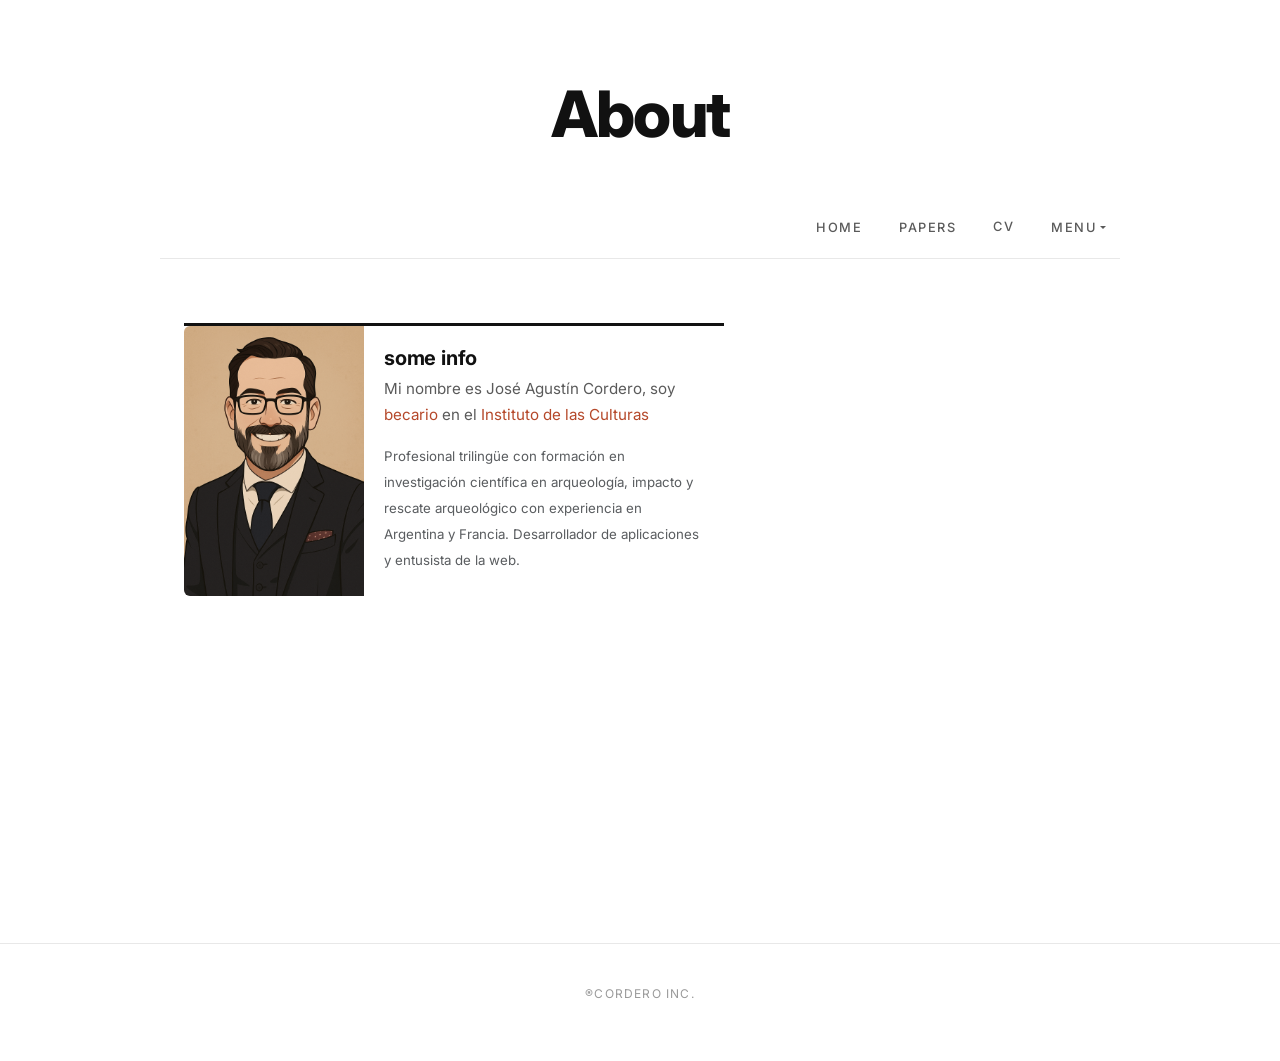
==== pages/about.html @ 4dad3c42 "primer commit" ====
<!DOCTYPE html>
<html lang="en">
  <head>
    <meta charset="UTF-8" />
    <meta name="viewport" content="width=device-width, initial-scale=1.0" />
      <link href="https://cdn.jsdelivr.net/npm/bootstrap@5.3.8/dist/css/bootstrap.min.css" rel="stylesheet" integrity="sha384-sRIl4kxILFvY47J16cr9ZwB07vP4J8+LH7qKQnuqkuIAvNWLzeN8tE5YBujZqJLB" crossorigin="anonymous">
  <link rel="stylesheet" href="../CSS/style.css" />
  <title>Home | Jose Agustin Cordero</title>
  </head>

  <!-- Body -->
  <body>
  <!-- Header -->
    <header>
      <h1>About</h1>
    </header>

  <!-- Nav -->
  <!-- Barra del navegador -->
  <nav>
    <ul class="nav nav-pills justify-content-end">
      <li class="nav-item">
        <a class="nav-link" href="../index.html">Home</a>
      </li>
      <li class="nav-item">
        <a class="nav-link" href="./papers.html">Papers</a>
      </li>
      <li class="nav-item">
        <a class="nav-link btn btn-outline-primary" href="https://drive.google.com/file/d/1sIW53j2r9muVRuML5djQQc8bhkGgwG4b/view?usp=sharing" target="_blank" rel="noopener noreferrer">CV</a>
      </li>
      <li class="nav-item dropdown">
        <a class="nav-link dropdown-toggle" data-bs-toggle="dropdown" href="#" role="button"
          aria-expanded="false">Menu</a>
        <ul class="dropdown-menu">
          <li><a class="dropdown-item" href="./about.html">about</a></li>
          <li><a class="dropdown-item" href="./news.html">news</a></li>
          <li><a class="dropdown-item" href="./events.html">eventos</a></li>
          <li>
            <hr class="dropdown-divider" />
          </li>
          <li><a class="dropdown-item" href="https://www.conicet.gov.ar/">Intitucionales</a></li>
        </ul>
      </li>
    </ul>
  </nav>
    
<!-- Main -->
<main>

<div class="card mb-3" style="max-width: 540px;">
  <div class="row g-0">
    <div class="col-md-4">
      <img src="../img/ChatGPT Image 15 abr 2025, 15_00_41.png" class="img-fluid rounded-start" alt="...">
    </div>
    <div class="col-md-8">
      <div class="card-body">
        <h5 class="card-title">some info</h5>
        <p class="card-text">Mi nombre es José Agustín Cordero, soy <a href="https://idecu.conicet.gov.ar/cordero-agustin/">becario</a> en el <a href="https://idecu.conicet.gov.ar/">Instituto de las Culturas</p>
        <p class="card-text"><small class="text-body-secondary">Profesional trilingüe con formación en investigación científica en arqueología, impacto y rescate arqueológico con experiencia en Argentina y Francia. Desarrollador de aplicaciones y entusista de la web.</small></p>
      </div>
    </div>
  </div>
</div>    
  
</main>



<!-- Footer -->
    <footer>
    <a href="https://www.researchgate.net/profile/Jose-Cordero-7"><p>®️Cordero Inc.</p></a>
  </footer>

<!-- Bootstrap -->
    <script src="https://cdn.jsdelivr.net/npm/bootstrap@5.3.8/dist/js/bootstrap.bundle.min.js" integrity="sha384-FKyoEForCGlyvwx9Hj09JcYn3nv7wiPVlz7YYwJrWVcXK/BmnVDxM+D2scQbITxI" crossorigin="anonymous"></script>
  </body>
</html>
---- CSS/style.css ----
/* ============================================
   Tipografía
   Inspirado en la estética editorial/minimalista
   de celiacintas.io: mucho aire, tipografía grande,
   paleta casi monocromática con un solo acento.
   ============================================ */
@import url('https://fonts.googleapis.com/css2?family=Inter:wght@300;400;500;600;700;800&display=swap');

:root {
    --color-text: #111111;
    --color-text-soft: #5a5a5a;
    --color-muted: #9a9a9a;
    --color-bg: #ffffff;
    --color-line: #e8e8e8;
    --color-accent: #b5482a; /* terracota, un solo color de acento */
    --max-width: 960px;
}

* {
    margin: 0;
    padding: 0;
    box-sizing: border-box;
}

body {
    font-family: 'Inter', -apple-system, BlinkMacSystemFont, "Segoe UI", Roboto, Helvetica, Arial, sans-serif;
    color: var(--color-text);
    background-color: var(--color-bg);
    line-height: 1.7;
    -webkit-font-smoothing: antialiased;
}

/* ============================================
   Header / Hero
   ============================================ */
header {
    padding: 5rem 1.5rem 2rem;
    text-align: center;
    background-color: transparent;
}

header h1 {
    font-weight: 800;
    color: var(--color-text);
    font-size: clamp(2.5rem, 6vw, 4rem);
    letter-spacing: -0.03em;
    line-height: 1.05;
    margin-bottom: 0.75rem;
}

header h2 {
    font-weight: 400;
    color: var(--color-accent);
    font-size: 0.95rem;
    letter-spacing: 0.25em;
    text-transform: uppercase;
}

/* ============================================
   Nav
   ============================================ */
nav {
    margin: 1rem auto 4rem;
    max-width: var(--max-width);
    border-bottom: 1px solid var(--color-line);
    padding-bottom: 0.5rem;
}

.nav-pills {
    gap: 0.5rem;
}

.nav-pills .nav-link {
    color: var(--color-text-soft);
    border-radius: 0;
    font-weight: 500;
    font-size: 0.8rem;
    letter-spacing: 0.12em;
    text-transform: uppercase;
    padding: 0.6rem 0.9rem;
    transition: color 0.2s ease, border-color 0.2s ease;
    border-bottom: 2px solid transparent;
}

/* Estado activo del menú */
.nav-pills .nav-link.active,
.nav-pills .show > .nav-link {
    background-color: transparent;
    color: var(--color-text);
    border-bottom: 2px solid var(--color-accent);
}

/* Hover del menú */
.nav-pills .nav-link:hover:not(.active) {
    background-color: transparent;
    color: var(--color-text);
    border-bottom: 2px solid var(--color-line);
}

.dropdown-menu {
    border: 1px solid var(--color-line);
    border-radius: 0;
    box-shadow: 0 8px 24px rgba(0, 0, 0, 0.06);
}

.dropdown-item {
    font-size: 0.85rem;
    letter-spacing: 0.05em;
    text-transform: uppercase;
    padding: 0.5rem 1.2rem;
}

.dropdown-item:hover,
.dropdown-item:focus {
    background-color: transparent;
    color: var(--color-accent);
}

/* ============================================
   Main
   ============================================ */
main {
    max-width: var(--max-width);
    margin: 0 auto;
    padding: 0 1.5rem 4rem;
    min-height: 60vh;
}

/* Grid para la sección de Papers */
.grid {
    display: grid;
    grid-template-columns: repeat(auto-fill, minmax(280px, 1fr));
    gap: 2rem;
}

/* ============================================
   Cards (versión editorial, sin sombras pesadas)
   ============================================ */
.card {
    border: none;
    border-top: 3px solid var(--color-text);
    border-radius: 0;
    box-shadow: none;
    transition: transform 0.25s ease, border-color 0.25s ease;
    background-color: var(--color-bg);
    height: 100%;
}

.card:hover {
    transform: translateY(-4px);
    border-top-color: var(--color-accent);
}

.card-header {
    background-color: transparent;
    border-bottom: 1px solid var(--color-line);
    font-weight: 600;
    font-size: 0.78rem;
    letter-spacing: 0.1em;
    text-transform: uppercase;
    color: var(--color-text-soft);
    padding: 1rem 1.25rem 0.75rem;
}

.card-body {
    padding: 1.25rem;
}

.card-title {
    font-weight: 700;
    color: var(--color-text);
    letter-spacing: -0.01em;
    margin-bottom: 0.35rem;
}

.card-title.h6,
h6.card-title {
    font-weight: 400;
    color: var(--color-muted);
    font-size: 0.85rem;
    text-transform: uppercase;
    letter-spacing: 0.08em;
    margin-bottom: 0.75rem;
}

.card-text {
    color: var(--color-text-soft);
    font-size: 0.95rem;
}

/* ============================================
   Botones
   ============================================ */
.btn-primary {
    background-color: transparent;
    border: 1px solid var(--color-text);
    color: var(--color-text);
    border-radius: 0;
    padding: 0.55rem 1.4rem;
    font-weight: 500;
    font-size: 0.8rem;
    letter-spacing: 0.1em;
    text-transform: uppercase;
    transition: all 0.2s ease;
}

.btn-primary:hover,
.btn-primary:focus,
.btn-primary:active {
    background-color: var(--color-accent) !important;
    border-color: var(--color-accent) !important;
    color: #ffffff !important;
}

/* ============================================
   Enlaces generales
   ============================================ */
a {
    color: var(--color-accent);
    text-decoration: none;
}

a:hover {
    text-decoration: underline;
}

/* ============================================
   Footer
   ============================================ */
footer {
    text-align: center;
    padding: 2.5rem 1.5rem;
    margin-top: 5rem;
    border-top: 1px solid var(--color-line);
}

footer p {
    color: var(--color-muted);
    font-size: 0.75rem;
    letter-spacing: 0.1em;
    text-transform: uppercase;
}

footer a {
    color: var(--color-muted);
    text-decoration: none;
    transition: color 0.2s ease;
}

footer a:hover {
    color: var(--color-accent);
    text-decoration: none;
}

/* ============================================
   Imágenes / Avatar
   ============================================ */
.card img.card-img-top,
.img-fluid {
    filter: grayscale(15%);
}

/* ============================================
   Responsividad
   ============================================ */
@media (min-width: 600px) {
    .card {
        margin-bottom: 0;
    }
}

@media (max-width: 599px) {
    header {
        padding: 3rem 1rem 1.5rem;
    }

    nav {
        margin-bottom: 2.5rem;
    }
}
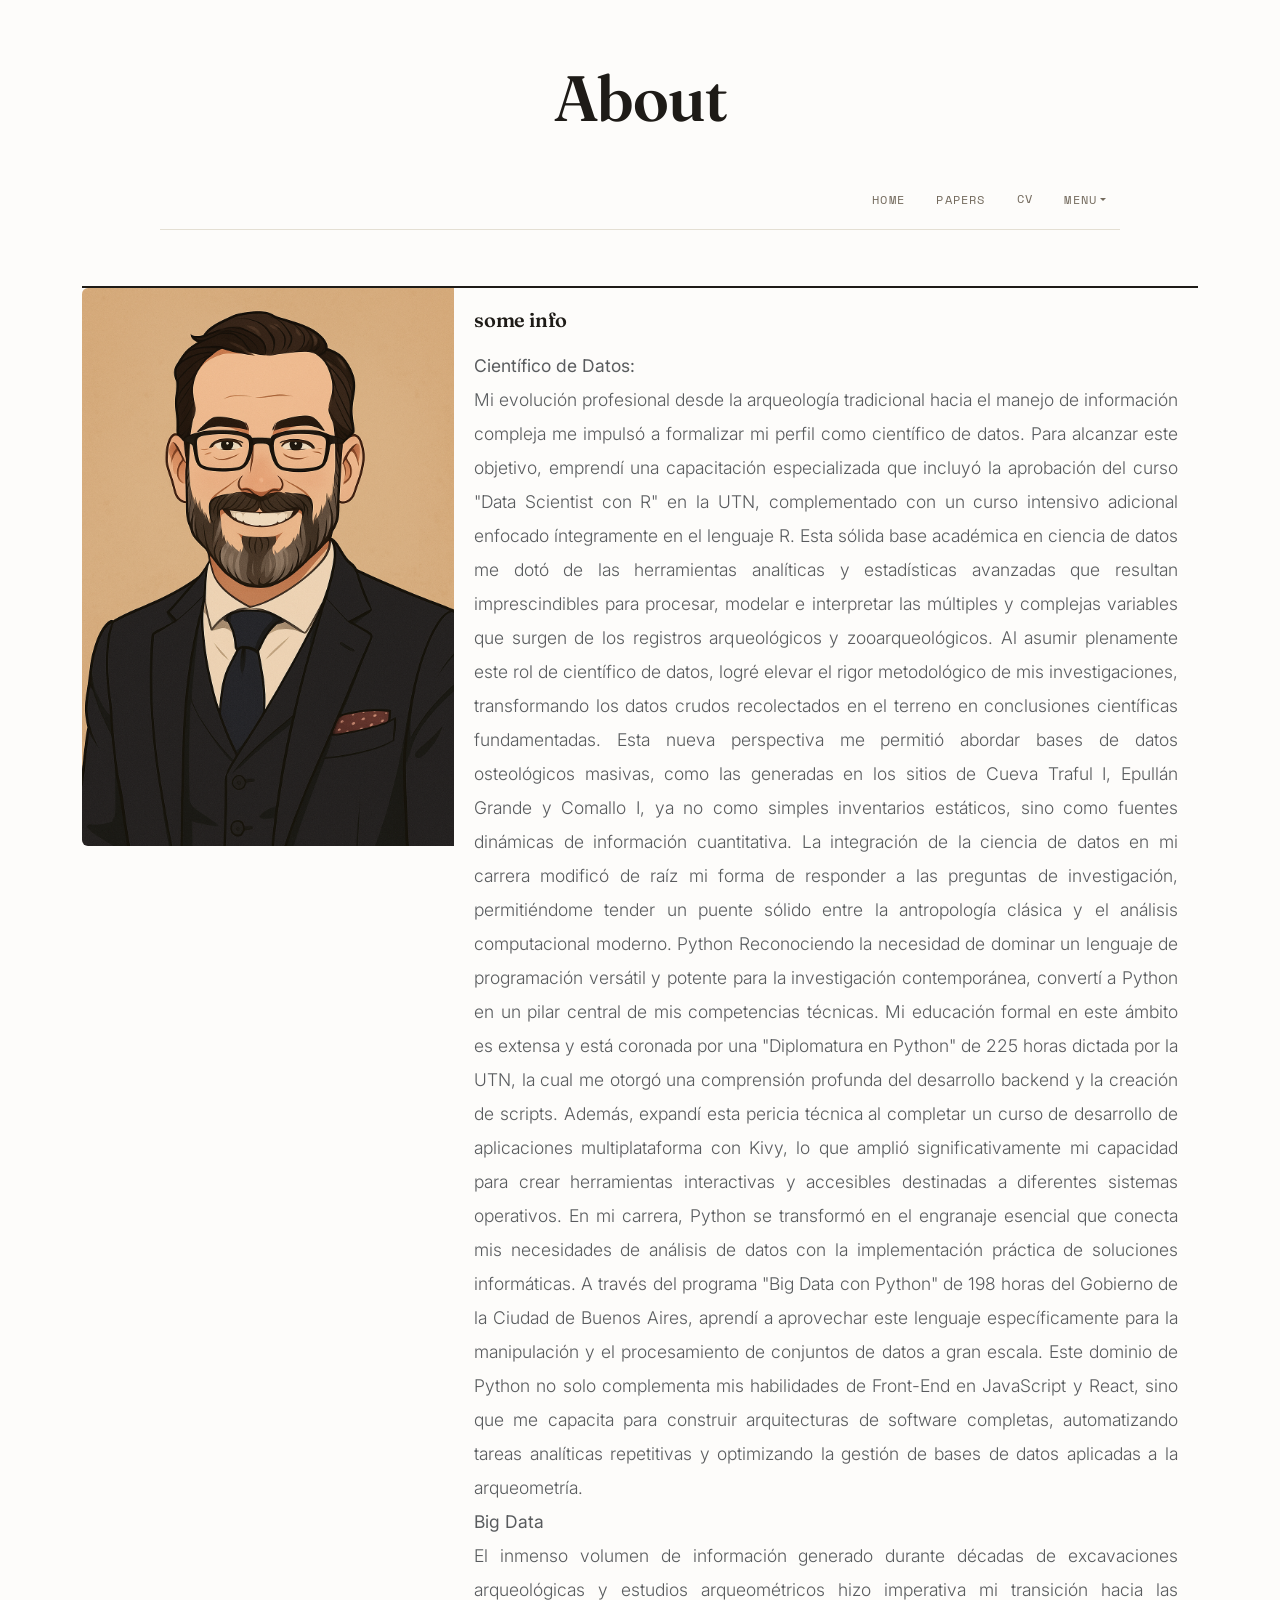
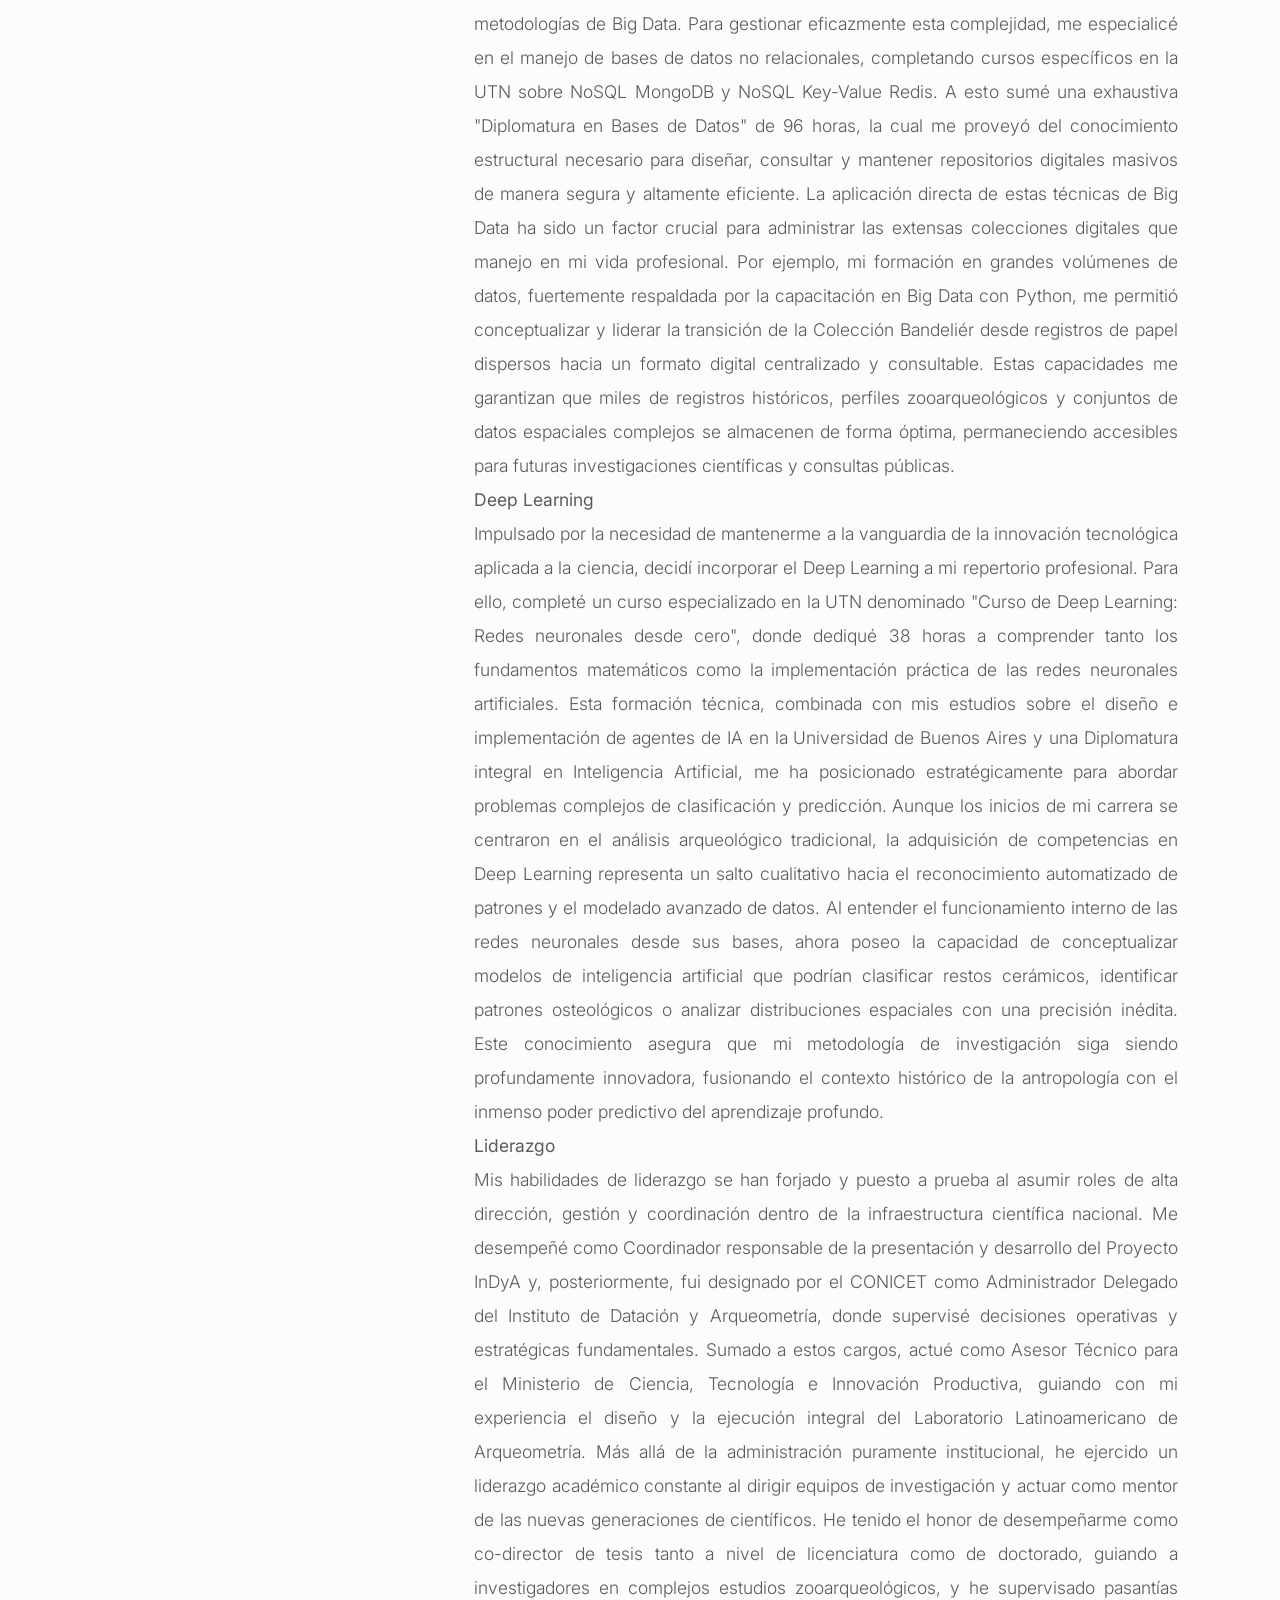
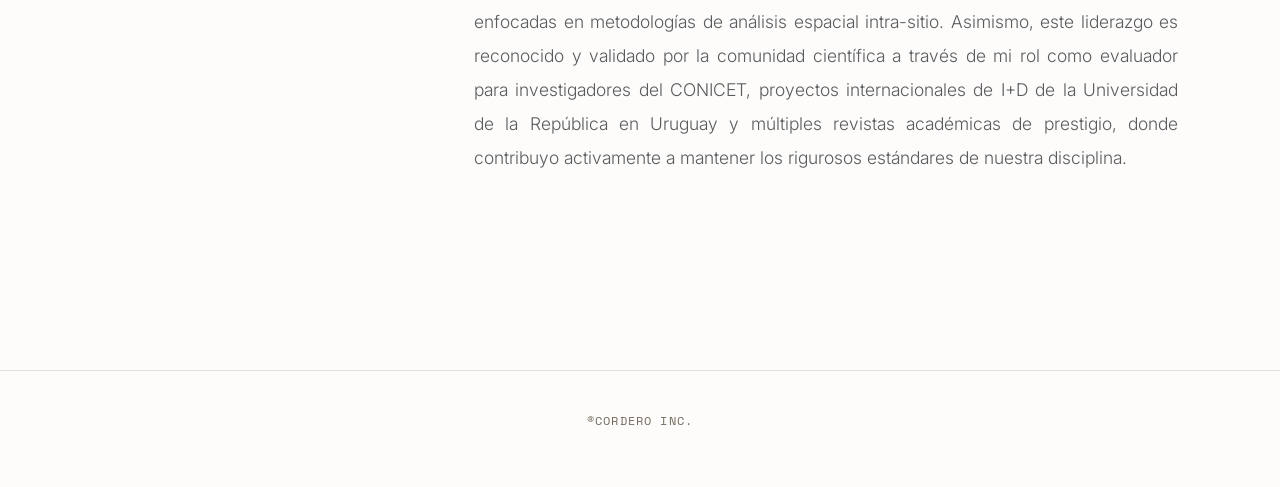
==== commit 38716820: "Final" ====
--- a/pages/about.html
+++ b/pages/about.html
@@ -45,22 +45,63 @@
   </nav>
     
 <!-- Main -->
-<main>
+<!-- Main -->
+<main class="container my-5"> <!-- Container centra y da márgenes, my-5 da margen vertical -->
 
-<div class="card mb-3" style="max-width: 540px;">
-  <div class="row g-0">
-    <div class="col-md-4">
-      <img src="../img/ChatGPT Image 15 abr 2025, 15_00_41.png" class="img-fluid rounded-start" alt="...">
-    </div>
-    <div class="col-md-8">
-      <div class="card-body">
-        <h5 class="card-title">some info</h5>
-        <p class="card-text">Mi nombre es José Agustín Cordero, soy <a href="https://idecu.conicet.gov.ar/cordero-agustin/">becario</a> en el <a href="https://idecu.conicet.gov.ar/">Instituto de las Culturas</p>
-        <p class="card-text"><small class="text-body-secondary">Profesional trilingüe con formación en investigación científica en arqueología, impacto y rescate arqueológico con experiencia en Argentina y Francia. Desarrollador de aplicaciones y entusista de la web.</small></p>
+  <div class="card mb-3 w-100"> <!-- Se eliminó max-width: 540px -->
+    <div class="row g-0">
+      <div class="col-md-4">
+        <img src="../img/ChatGPT Image 15 abr 2025, 15_00_41.png" class="img-fluid rounded-start" alt="...">
+      </div>
+      <div class="col-md-8">
+        <div class="card-body">
+          <h5 class="card-title">some info</h5>
+          <p class="card-text"><small class="text-body-secondary">
+          <p class="lead text-justify"><b>Científico de Datos:</b>
+              <br>Mi evolución profesional desde la arqueología tradicional hacia el manejo de información compleja me impulsó a formalizar mi perfil como científico de datos. Para alcanzar este objetivo, 
+              emprendí una capacitación especializada que incluyó la aprobación del curso "Data Scientist con R" en la UTN, complementado con un curso intensivo adicional enfocado íntegramente en el lenguaje R. 
+              Esta sólida base académica en ciencia de datos me dotó de las herramientas analíticas y estadísticas avanzadas que resultan imprescindibles para procesar, modelar e interpretar las múltiples y complejas variables que surgen de los registros arqueológicos y zooarqueológicos.  Al asumir plenamente este rol de científico de datos, logré elevar el rigor metodológico de mis investigaciones, transformando los datos crudos recolectados en el terreno en conclusiones científicas fundamentadas. Esta nueva perspectiva me permitió abordar bases de datos osteológicos masivas, como las generadas en los sitios de Cueva Traful I, Epullán Grande y Comallo I, ya no como simples inventarios estáticos, sino como fuentes dinámicas de información cuantitativa. La integración de la ciencia de datos en mi carrera modificó de raíz mi forma de responder a las preguntas de investigación, permitiéndome tender un puente sólido entre la antropología clásica y el análisis computacional moderno.  Python
+              Reconociendo la necesidad de dominar un lenguaje de programación versátil y potente para la investigación contemporánea, convertí a Python en un pilar central de mis competencias técnicas. 
+              Mi educación formal en este ámbito es extensa y está coronada por una "Diplomatura en Python" de 225 horas dictada por la UTN, la cual me otorgó una comprensión profunda del desarrollo backend y 
+              la creación de scripts. Además, expandí esta pericia técnica al completar un curso de desarrollo de aplicaciones multiplataforma con Kivy, lo que amplió significativamente mi capacidad para crear 
+              herramientas interactivas y accesibles destinadas a diferentes sistemas operativos.  En mi carrera, Python se transformó en el engranaje esencial que conecta mis necesidades de análisis de datos 
+              con la implementación práctica de soluciones informáticas. A través del programa "Big Data con Python" de 198 horas del Gobierno de la Ciudad de Buenos Aires, aprendí a aprovechar este lenguaje 
+              específicamente para la manipulación y el procesamiento de conjuntos de datos a gran escala. Este dominio de Python no solo complementa mis habilidades de Front-End en JavaScript y React, 
+              sino que me capacita para construir arquitecturas de software completas, automatizando tareas analíticas repetitivas y optimizando la gestión de bases de datos aplicadas a la arqueometría.  
+              <br><b>Big Data</b>
+              <br>El inmenso volumen de información generado durante décadas de excavaciones arqueológicas y estudios arqueométricos hizo imperativa mi transición hacia las metodologías de Big Data. 
+              Para gestionar 
+              eficazmente esta complejidad, me especialicé en el manejo de bases de datos no relacionales, completando cursos específicos en la UTN sobre NoSQL MongoDB y NoSQL Key-Value Redis. 
+              A esto sumé una exhaustiva "Diplomatura en Bases de Datos" de 96 horas, la cual me proveyó del conocimiento estructural necesario para diseñar, consultar y mantener repositorios digitales 
+              masivos de manera segura y altamente eficiente.  La aplicación directa de estas técnicas de Big Data ha sido un factor crucial para administrar las extensas colecciones digitales que 
+              manejo en mi vida profesional. Por ejemplo, mi formación en grandes volúmenes de datos, fuertemente respaldada por la capacitación en Big Data con Python, me permitió conceptualizar y 
+              liderar la transición de la Colección Bandeliér desde registros de papel dispersos hacia un formato digital centralizado y consultable. Estas capacidades me garantizan que miles de registros 
+              históricos, perfiles zooarqueológicos y conjuntos de datos espaciales complejos se almacenen de forma óptima, permaneciendo accesibles para futuras investigaciones científicas y consultas públicas.  
+              <br><b>Deep Learning</b>
+              <br>Impulsado por la necesidad de mantenerme a la vanguardia de la innovación tecnológica aplicada a la ciencia, decidí incorporar el Deep Learning a mi repertorio profesional. 
+              Para ello, completé un curso especializado en la UTN denominado "Curso de Deep Learning: Redes neuronales desde cero", donde dediqué 38 horas a comprender tanto los fundamentos 
+              matemáticos como la implementación práctica de las redes neuronales artificiales. Esta formación técnica, combinada con mis estudios sobre el diseño e implementación de agentes de IA en la 
+              Universidad de Buenos Aires y una Diplomatura integral en Inteligencia Artificial, me ha posicionado estratégicamente para abordar problemas complejos de clasificación y predicción.  
+              Aunque los inicios de mi carrera se centraron en el análisis arqueológico tradicional, la adquisición de competencias en Deep Learning representa un salto cualitativo hacia el 
+              reconocimiento automatizado de patrones y el modelado avanzado de datos. Al entender el funcionamiento interno de las redes neuronales desde sus bases, ahora poseo la capacidad de 
+              conceptualizar modelos de inteligencia artificial que podrían clasificar restos cerámicos, identificar patrones osteológicos o analizar distribuciones espaciales con una precisión inédita. 
+              Este conocimiento asegura que mi metodología de investigación siga siendo profundamente innovadora, fusionando el contexto histórico de la antropología con el inmenso poder predictivo del 
+              aprendizaje profundo.  
+              <br><b>Liderazgo</b>
+              <br>Mis habilidades de liderazgo se han forjado y puesto a prueba al asumir roles de alta dirección, gestión y coordinación dentro de la infraestructura científica nacional. 
+              Me desempeñé como Coordinador responsable de la presentación y desarrollo del Proyecto InDyA y, posteriormente, fui designado por el CONICET como Administrador Delegado del 
+              Instituto de Datación y Arqueometría, donde supervisé decisiones operativas y estratégicas fundamentales. Sumado a estos cargos, actué como Asesor Técnico para el Ministerio de Ciencia, 
+              Tecnología e Innovación Productiva, guiando con mi experiencia el diseño y la ejecución integral del Laboratorio Latinoamericano de Arqueometría.  Más allá de la administración puramente 
+              institucional, he ejercido un liderazgo académico constante al dirigir equipos de investigación y actuar como mentor de las nuevas generaciones de científicos. He tenido el honor de desempeñarme 
+              como co-director de tesis tanto a nivel de licenciatura como de doctorado, guiando a investigadores en complejos estudios zooarqueológicos, y he supervisado pasantías enfocadas en metodologías de 
+              análisis espacial intra-sitio. Asimismo, este liderazgo es reconocido y validado por la comunidad científica a través de mi rol como evaluador para investigadores del CONICET, 
+              proyectos internacionales de I+D de la Universidad de la República en Uruguay y múltiples revistas académicas de prestigio, donde contribuyo activamente a mantener los rigurosos 
+              estándares de nuestra disciplina.</p>  
+          </small></p>
+        </div>
       </div>
     </div>
-  </div>
-</div>    
+  </div>    
   
 </main>
 
--- a/CSS/style.css
+++ b/CSS/style.css
@@ -1,18 +1,17 @@
-/* ============================================
-   Tipografía
-   Inspirado en la estética editorial/minimalista
-   de celiacintas.io: mucho aire, tipografía grande,
-   paleta casi monocromática con un solo acento.
-   ============================================ */
-@import url('https://fonts.googleapis.com/css2?family=Inter:wght@300;400;500;600;700;800&display=swap');
+@import url('https://fonts.googleapis.com/css2?family=Fraunces:opsz,wght@9..144,500;9..144,600;9..144,700&family=Inter:wght@300;400;500;600&family=Space+Mono:wght@400;700&display=swap');
 
 :root {
-    --color-text: #111111;
-    --color-text-soft: #5a5a5a;
-    --color-muted: #9a9a9a;
-    --color-bg: #ffffff;
-    --color-line: #e8e8e8;
-    --color-accent: #b5482a; /* terracota, un solo color de acento */
+    --ink: #1E1B17;
+    --muted: #736A5D;
+    --bg: #FDFCFA;
+    --line: #E4DFD3;
+    --clay: #8B4226;   /* acento — identidad / hallazgo */
+    --slate: #45586B;  /* acento — dato / tiempo */
+
+    --font-display: 'Fraunces', 'Iowan Old Style', Georgia, serif;
+    --font-body: 'Inter', -apple-system, BlinkMacSystemFont, "Segoe UI", Roboto, Helvetica, Arial, sans-serif;
+    --font-mono: 'Space Mono', 'IBM Plex Mono', monospace;
+
     --max-width: 960px;
 }
 
@@ -23,102 +22,125 @@
 }
 
 body {
-    font-family: 'Inter', -apple-system, BlinkMacSystemFont, "Segoe UI", Roboto, Helvetica, Arial, sans-serif;
-    color: var(--color-text);
-    background-color: var(--color-bg);
+    font-family: var(--font-body);
+    font-size: 17px;
+    color: var(--ink);
+    background-color: var(--bg);
     line-height: 1.7;
     -webkit-font-smoothing: antialiased;
 }
 
-/* ============================================
-   Header / Hero
-   ============================================ */
+::selection {
+    background-color: var(--clay);
+    color: var(--bg);
+}
+
+a:focus-visible,
+button:focus-visible,
+.btn:focus-visible,
+.nav-link:focus-visible {
+    outline: 2px solid var(--clay);
+    outline-offset: 3px;
+}
+
+/* ============================================================
+   Header
+   ============================================================ */
 header {
-    padding: 5rem 1.5rem 2rem;
+    padding: 4rem 1.5rem 1.5rem;
     text-align: center;
-    background-color: transparent;
 }
 
 header h1 {
-    font-weight: 800;
-    color: var(--color-text);
+    font-family: var(--font-display);
+    font-optical-sizing: auto;
+    font-weight: 600;
+    color: var(--ink);
     font-size: clamp(2.5rem, 6vw, 4rem);
-    letter-spacing: -0.03em;
+    letter-spacing: -0.02em;
     line-height: 1.05;
-    margin-bottom: 0.75rem;
 }
 
 header h2 {
+    margin-top: 0.85rem;
+    font-family: var(--font-mono);
     font-weight: 400;
-    color: var(--color-accent);
-    font-size: 0.95rem;
-    letter-spacing: 0.25em;
-    text-transform: uppercase;
-}
-
-/* ============================================
+    font-size: 0.78rem;
+    letter-spacing: 0.18em;
+    text-transform: uppercase;
+    color: var(--clay);
+}
+
+/* ============================================================
    Nav
-   ============================================ */
+   ============================================================ */
 nav {
-    margin: 1rem auto 4rem;
+    margin: 1rem auto 3.5rem;
     max-width: var(--max-width);
-    border-bottom: 1px solid var(--color-line);
+    border-bottom: 1px solid var(--line);
     padding-bottom: 0.5rem;
 }
 
 .nav-pills {
-    gap: 0.5rem;
+    gap: 0.25rem;
 }
 
 .nav-pills .nav-link {
-    color: var(--color-text-soft);
+    font-family: var(--font-mono);
+    color: var(--muted);
+    background-color: transparent;
     border-radius: 0;
-    font-weight: 500;
-    font-size: 0.8rem;
-    letter-spacing: 0.12em;
-    text-transform: uppercase;
-    padding: 0.6rem 0.9rem;
+    font-size: 0.76rem;
+    letter-spacing: 0.1em;
+    text-transform: uppercase;
+    padding: 0.6rem 0.85rem;
+    border-bottom: 2px solid transparent;
     transition: color 0.2s ease, border-color 0.2s ease;
-    border-bottom: 2px solid transparent;
-}
-
-/* Estado activo del menú */
+}
+
 .nav-pills .nav-link.active,
 .nav-pills .show > .nav-link {
     background-color: transparent;
-    color: var(--color-text);
-    border-bottom: 2px solid var(--color-accent);
-}
-
-/* Hover del menú */
+    color: var(--ink);
+    border-bottom: 2px solid var(--clay);
+}
+
 .nav-pills .nav-link:hover:not(.active) {
     background-color: transparent;
-    color: var(--color-text);
-    border-bottom: 2px solid var(--color-line);
+    color: var(--ink);
+    border-bottom: 2px solid var(--line);
 }
 
 .dropdown-menu {
-    border: 1px solid var(--color-line);
+    border: 1px solid var(--line);
     border-radius: 0;
-    box-shadow: 0 8px 24px rgba(0, 0, 0, 0.06);
+    box-shadow: 0 12px 28px rgba(30, 27, 23, 0.08);
 }
 
 .dropdown-item {
-    font-size: 0.85rem;
-    letter-spacing: 0.05em;
-    text-transform: uppercase;
-    padding: 0.5rem 1.2rem;
+    font-family: var(--font-mono);
+    font-size: 0.78rem;
+    letter-spacing: 0.06em;
+    text-transform: uppercase;
+    padding: 0.55rem 1.2rem;
+    color: var(--ink);
 }
 
 .dropdown-item:hover,
-.dropdown-item:focus {
-    background-color: transparent;
-    color: var(--color-accent);
-}
-
-/* ============================================
-   Main
-   ============================================ */
+.dropdown-item:focus,
+.dropdown-item.active,
+.dropdown-item:active {
+    background-color: transparent;
+    color: var(--clay);
+}
+
+.dropdown-divider {
+    border-color: var(--line);
+}
+
+/* ============================================================
+   Main / layout general
+   ============================================================ */
 main {
     max-width: var(--max-width);
     margin: 0 auto;
@@ -126,40 +148,133 @@
     min-height: 60vh;
 }
 
-/* Grid para la sección de Papers */
+main > section:not(.hero) {
+    max-width: 640px;
+    margin: 1.5rem auto;
+    color: var(--muted);
+    font-size: 1.05rem;
+}
+
+.text-justify {
+    text-align: justify;
+}
+
+/* ============================================================
+   Hero (portada + about): texto + ficha fotográfica
+   ============================================================ */
+.hero {
+    display: grid;
+    grid-template-columns: 1.3fr 1fr;
+    gap: 3rem;
+    align-items: start;
+    padding: 1.5rem 0 3rem;
+}
+
+.hero--compact {
+    padding: 0.5rem 0 2.5rem;
+}
+
+.hero-bio {
+    font-size: 1.1rem;
+    color: var(--ink);
+}
+
+.hero-note {
+    margin-top: 1rem;
+    font-size: 0.95rem;
+    color: var(--muted);
+}
+
+.hero-actions {
+    margin-top: 1.75rem;
+    display: flex;
+    gap: 0.75rem;
+    flex-wrap: wrap;
+}
+
+@media (max-width: 768px) {
+    .hero {
+        grid-template-columns: 1fr;
+    }
+}
+
+/* Ficha de espécimen — el elemento distintivo del sitio:
+   cada foto se trata como una pieza catalogada. */
+.specimen-card {
+    border: 1px dashed var(--clay);
+    padding: 0.85rem;
+    background-color: var(--bg);
+}
+
+.specimen-card img {
+    display: block;
+    width: 100%;
+    aspect-ratio: 4 / 5;
+    object-fit: cover;
+    filter: sepia(10%) saturate(105%);
+}
+
+.specimen-card figcaption {
+    margin-top: 0.65rem;
+    font-family: var(--font-mono);
+    font-size: 0.72rem;
+    letter-spacing: 0.06em;
+    text-transform: uppercase;
+    color: var(--muted);
+}
+
+.specimen-card .cat-no {
+    color: var(--clay);
+    font-weight: 700;
+    margin-right: 0.5em;
+}
+
+/* ============================================================
+   Grid de Papers — numerado como un catálogo de fichas
+   ============================================================ */
 .grid {
     display: grid;
     grid-template-columns: repeat(auto-fill, minmax(280px, 1fr));
     gap: 2rem;
-}
-
-/* ============================================
-   Cards (versión editorial, sin sombras pesadas)
-   ============================================ */
+    counter-reset: catalogo;
+}
+
+.grid .item {
+    counter-increment: catalogo;
+}
+
+/* ============================================================
+   Cards
+   ============================================================ */
 .card {
     border: none;
-    border-top: 3px solid var(--color-text);
+    border-top: 2px solid var(--ink);
     border-radius: 0;
     box-shadow: none;
+    background-color: var(--bg);
+    height: 100%;
     transition: transform 0.25s ease, border-color 0.25s ease;
-    background-color: var(--color-bg);
-    height: 100%;
 }
 
 .card:hover {
-    transform: translateY(-4px);
-    border-top-color: var(--color-accent);
+    transform: translateY(-3px);
+    border-top-color: var(--clay);
 }
 
 .card-header {
     background-color: transparent;
-    border-bottom: 1px solid var(--color-line);
+    border-bottom: 1px solid var(--line);
     font-weight: 600;
-    font-size: 0.78rem;
-    letter-spacing: 0.1em;
-    text-transform: uppercase;
-    color: var(--color-text-soft);
+    font-size: 0.85rem;
+    color: var(--ink);
     padding: 1rem 1.25rem 0.75rem;
+}
+
+.grid .item .card-header::before {
+    content: "N.º " counter(catalogo, decimal-leading-zero) " — ";
+    font-family: var(--font-mono);
+    font-weight: 700;
+    color: var(--clay);
 }
 
 .card-body {
@@ -167,56 +282,75 @@
 }
 
 .card-title {
-    font-weight: 700;
-    color: var(--color-text);
+    font-family: var(--font-display);
+    font-weight: 600;
+    color: var(--ink);
     letter-spacing: -0.01em;
     margin-bottom: 0.35rem;
 }
 
-.card-title.h6,
 h6.card-title {
+    font-family: var(--font-mono);
     font-weight: 400;
-    color: var(--color-muted);
-    font-size: 0.85rem;
-    text-transform: uppercase;
+    color: var(--slate);
+    font-size: 0.78rem;
+    letter-spacing: 0.05em;
+    text-transform: uppercase;
+    margin-bottom: 0.85rem;
+}
+
+.card-text {
+    color: var(--muted);
+    font-size: 0.95rem;
+}
+
+/* ============================================================
+   Botones
+   ============================================================ */
+.btn-primary,
+.btn-outline-dark {
+    border-radius: 0;
+    padding: 0.6rem 1.5rem;
+    font-family: var(--font-mono);
+    font-size: 0.76rem;
     letter-spacing: 0.08em;
-    margin-bottom: 0.75rem;
-}
-
-.card-text {
-    color: var(--color-text-soft);
-    font-size: 0.95rem;
-}
-
-/* ============================================
-   Botones
-   ============================================ */
+    text-transform: uppercase;
+    transition: background-color 0.2s ease, border-color 0.2s ease, color 0.2s ease;
+}
+
 .btn-primary {
-    background-color: transparent;
-    border: 1px solid var(--color-text);
-    color: var(--color-text);
-    border-radius: 0;
-    padding: 0.55rem 1.4rem;
-    font-weight: 500;
-    font-size: 0.8rem;
-    letter-spacing: 0.1em;
-    text-transform: uppercase;
-    transition: all 0.2s ease;
+    background-color: var(--ink);
+    border: 1px solid var(--ink);
+    color: var(--bg);
 }
 
 .btn-primary:hover,
 .btn-primary:focus,
 .btn-primary:active {
-    background-color: var(--color-accent) !important;
-    border-color: var(--color-accent) !important;
-    color: #ffffff !important;
-}
-
-/* ============================================
+    background-color: var(--clay) !important;
+    border-color: var(--clay) !important;
+    color: var(--bg) !important;
+}
+
+.btn-outline-dark {
+    background-color: transparent;
+    border: 1px solid var(--ink);
+    color: var(--ink);
+}
+
+.btn-outline-dark:hover,
+.btn-outline-dark:focus,
+.btn-outline-dark:active {
+    background-color: var(--ink) !important;
+    border-color: var(--ink) !important;
+    color: var(--bg) !important;
+}
+
+/* ============================================================
    Enlaces generales
-   ============================================ */
+   ============================================================ */
 a {
-    color: var(--color-accent);
+    color: var(--clay);
     text-decoration: none;
 }
 
@@ -224,57 +358,58 @@
     text-decoration: underline;
 }
 
-/* ============================================
+/* ============================================================
    Footer
-   ============================================ */
+   ============================================================ */
 footer {
     text-align: center;
     padding: 2.5rem 1.5rem;
     margin-top: 5rem;
-    border-top: 1px solid var(--color-line);
+    border-top: 1px solid var(--line);
 }
 
 footer p {
-    color: var(--color-muted);
-    font-size: 0.75rem;
+    font-family: var(--font-mono);
+    color: var(--muted);
+    font-size: 0.72rem;
     letter-spacing: 0.1em;
     text-transform: uppercase;
 }
 
 footer a {
-    color: var(--color-muted);
+    color: var(--muted);
     text-decoration: none;
     transition: color 0.2s ease;
 }
 
 footer a:hover {
-    color: var(--color-accent);
+    color: var(--clay);
     text-decoration: none;
 }
 
-/* ============================================
-   Imágenes / Avatar
-   ============================================ */
-.card img.card-img-top,
-.img-fluid {
-    filter: grayscale(15%);
-}
-
-/* ============================================
+/* ============================================================
    Responsividad
-   ============================================ */
-@media (min-width: 600px) {
-    .card {
-        margin-bottom: 0;
-    }
-}
-
+   ============================================================ */
 @media (max-width: 599px) {
     header {
-        padding: 3rem 1rem 1.5rem;
+        padding: 3rem 1rem 1.25rem;
     }
 
     nav {
         margin-bottom: 2.5rem;
     }
+
+    .hero-actions {
+        flex-direction: column;
+    }
+}
+
+/* ============================================================
+   Accesibilidad — respeta "reducir movimiento"
+   ============================================================ */
+@media (prefers-reduced-motion: reduce) {
+    * {
+        transition: none !important;
+        animation: none !important;
+    }
 }
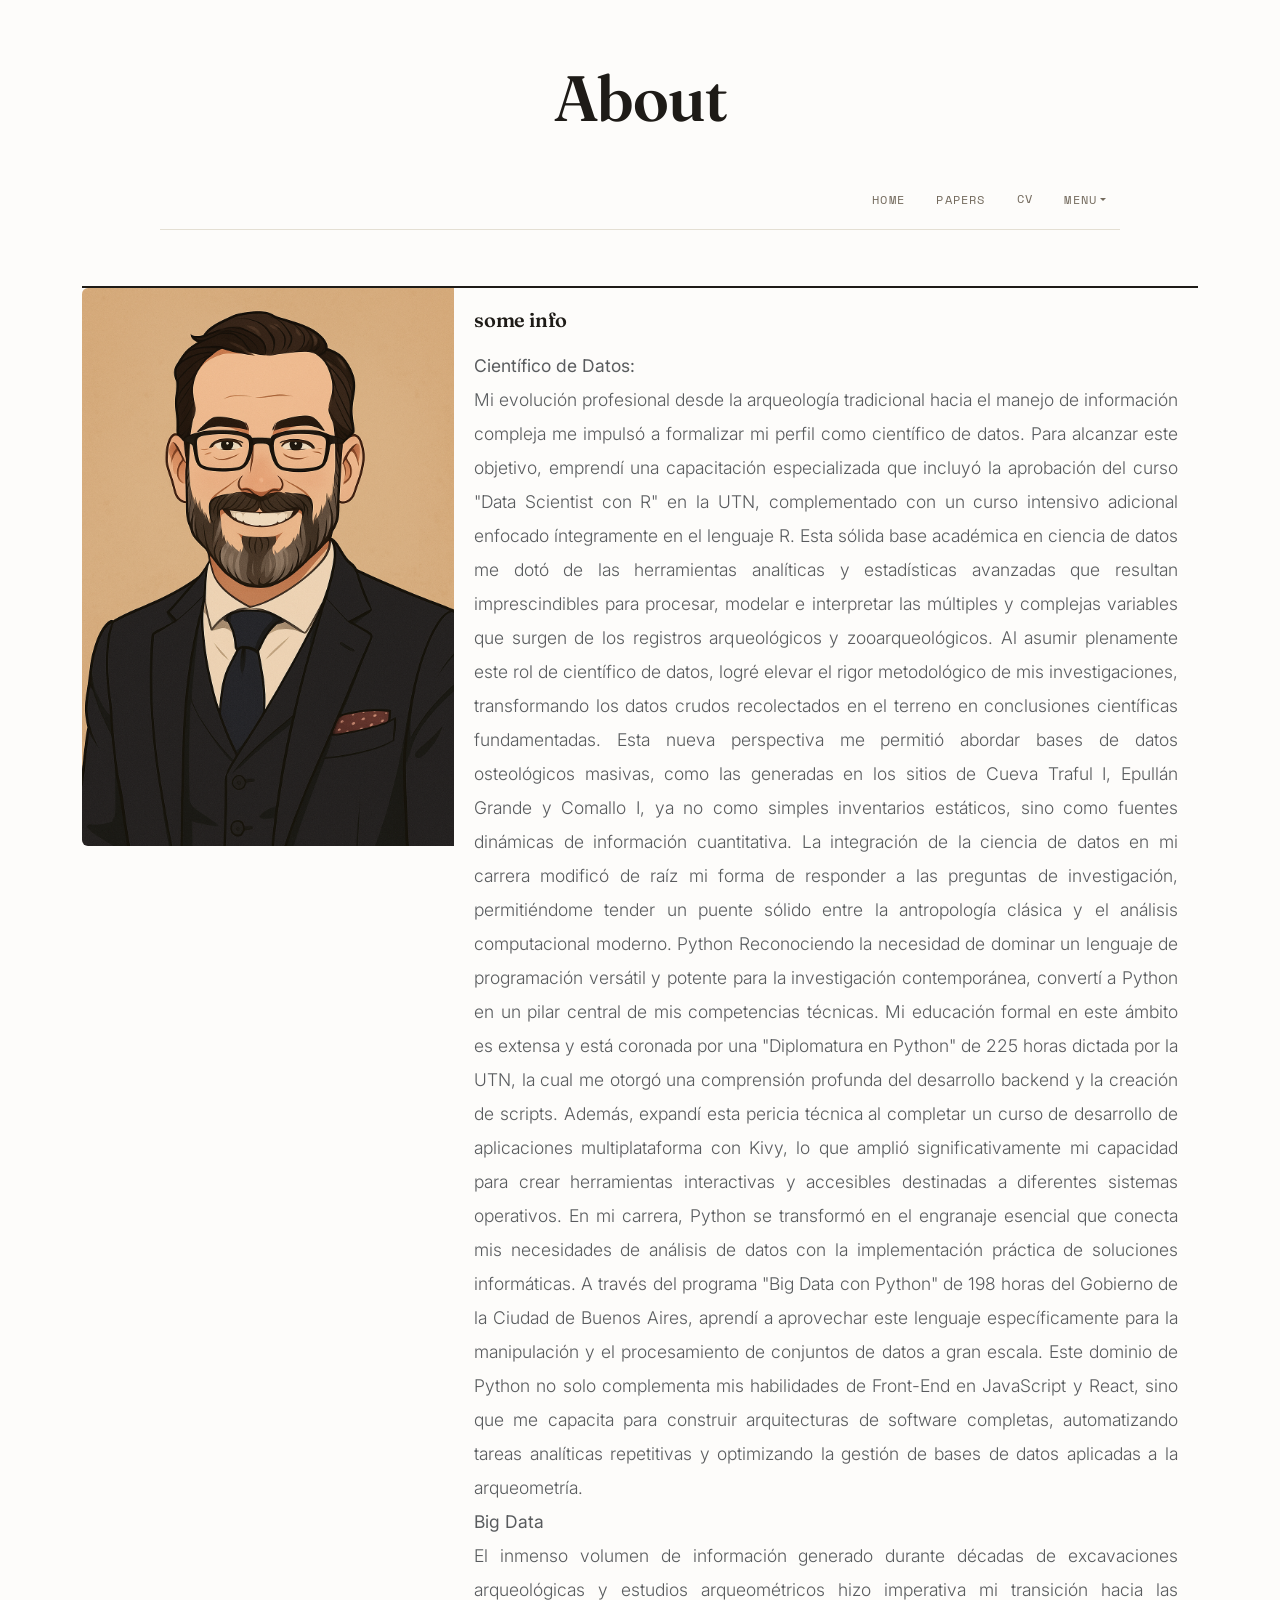
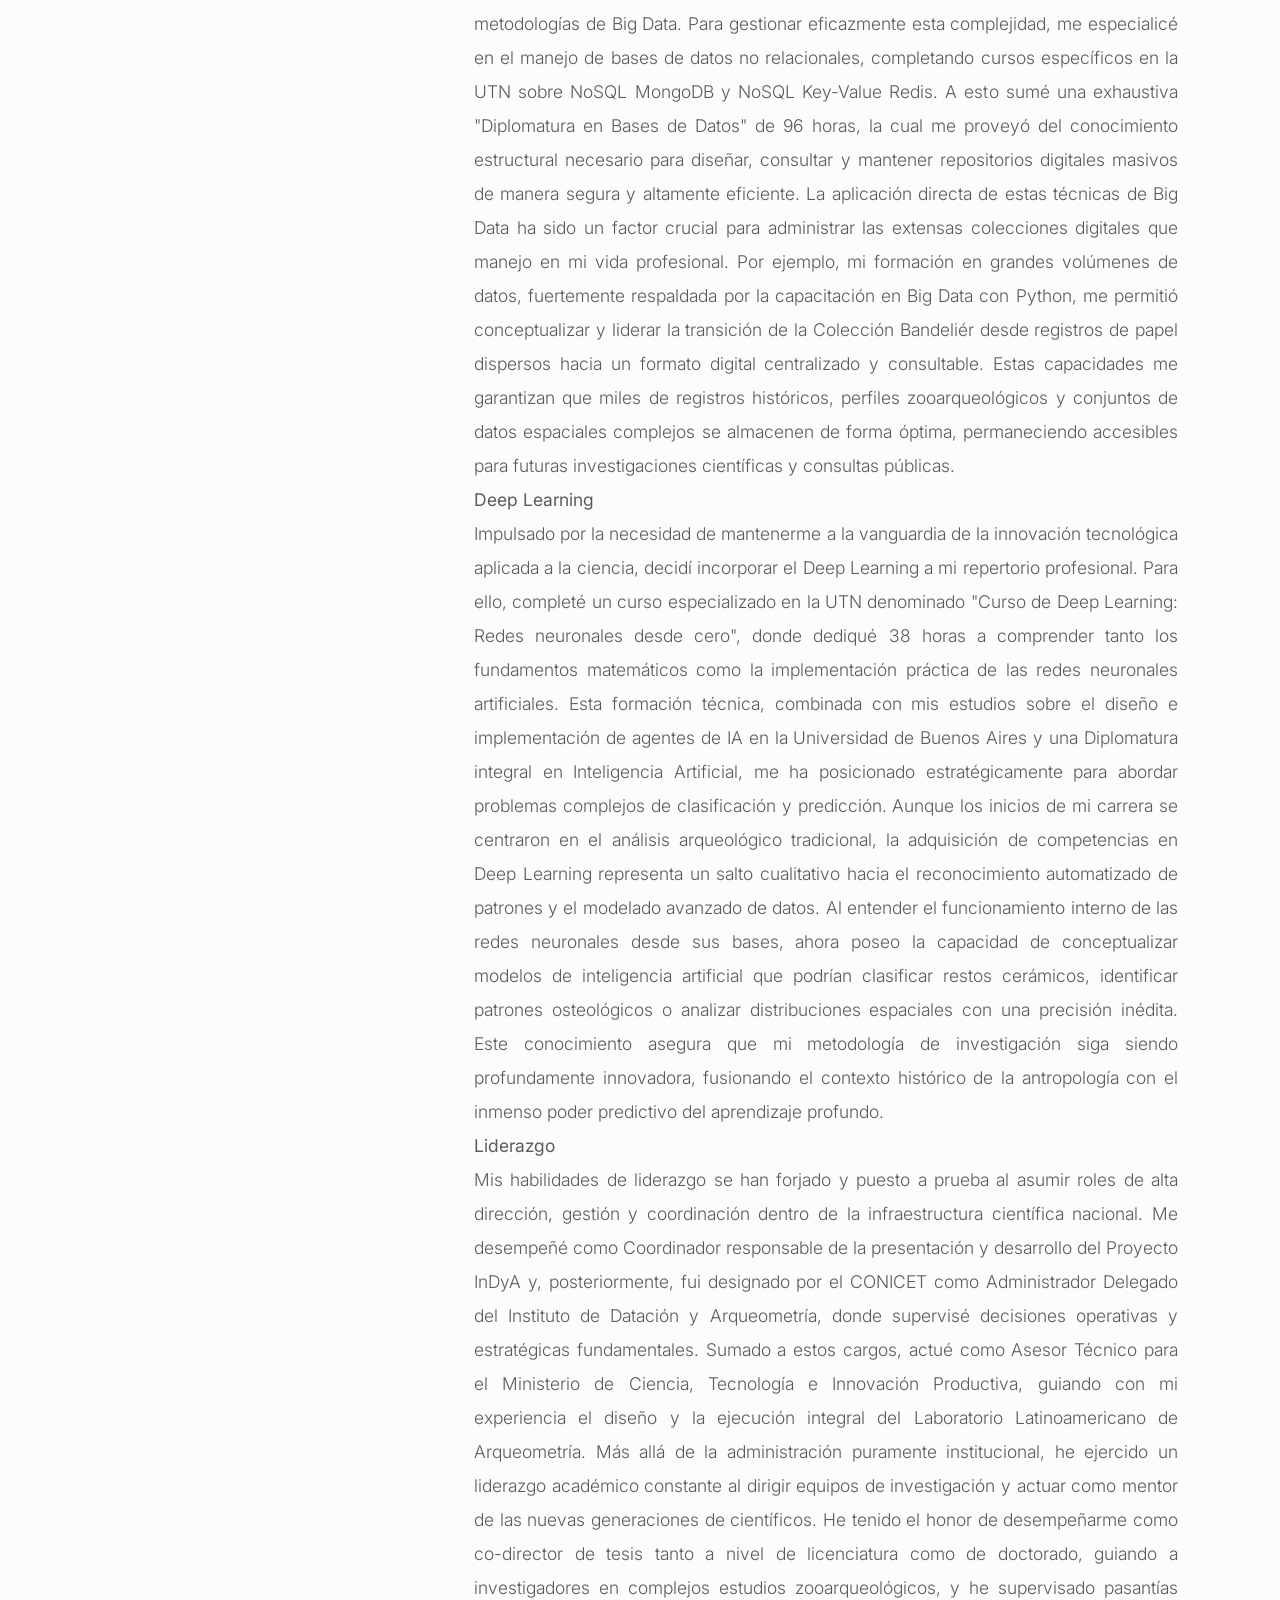
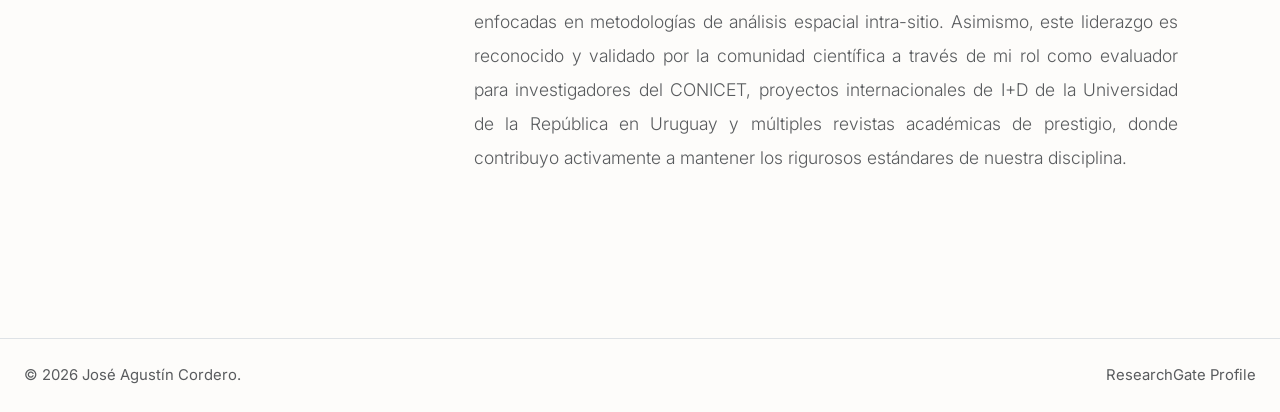
==== commit 4e6cd1bd: "terminado" ====
--- a/pages/about.html
+++ b/pages/about.html
@@ -105,12 +105,13 @@
   
 </main>
 
-
-
-<!-- Footer -->
-    <footer>
-    <a href="https://www.researchgate.net/profile/Jose-Cordero-7"><p>®️Cordero Inc.</p></a>
-  </footer>
+    <!-- Footer -->
+    <footer class="py-4 mt-5 border-top d-flex justify-content-between align-items-center">
+      <span class="text-muted small">© 2026 José Agustín Cordero.</span>
+      <a href="https://www.researchgate.net/profile/Jose-Cordero-7" class="text-decoration-none text-muted small hover-dark">
+        ResearchGate Profile
+      </a>
+    </footer>
 
 <!-- Bootstrap -->
     <script src="https://cdn.jsdelivr.net/npm/bootstrap@5.3.8/dist/js/bootstrap.bundle.min.js" integrity="sha384-FKyoEForCGlyvwx9Hj09JcYn3nv7wiPVlz7YYwJrWVcXK/BmnVDxM+D2scQbITxI" crossorigin="anonymous"></script>
